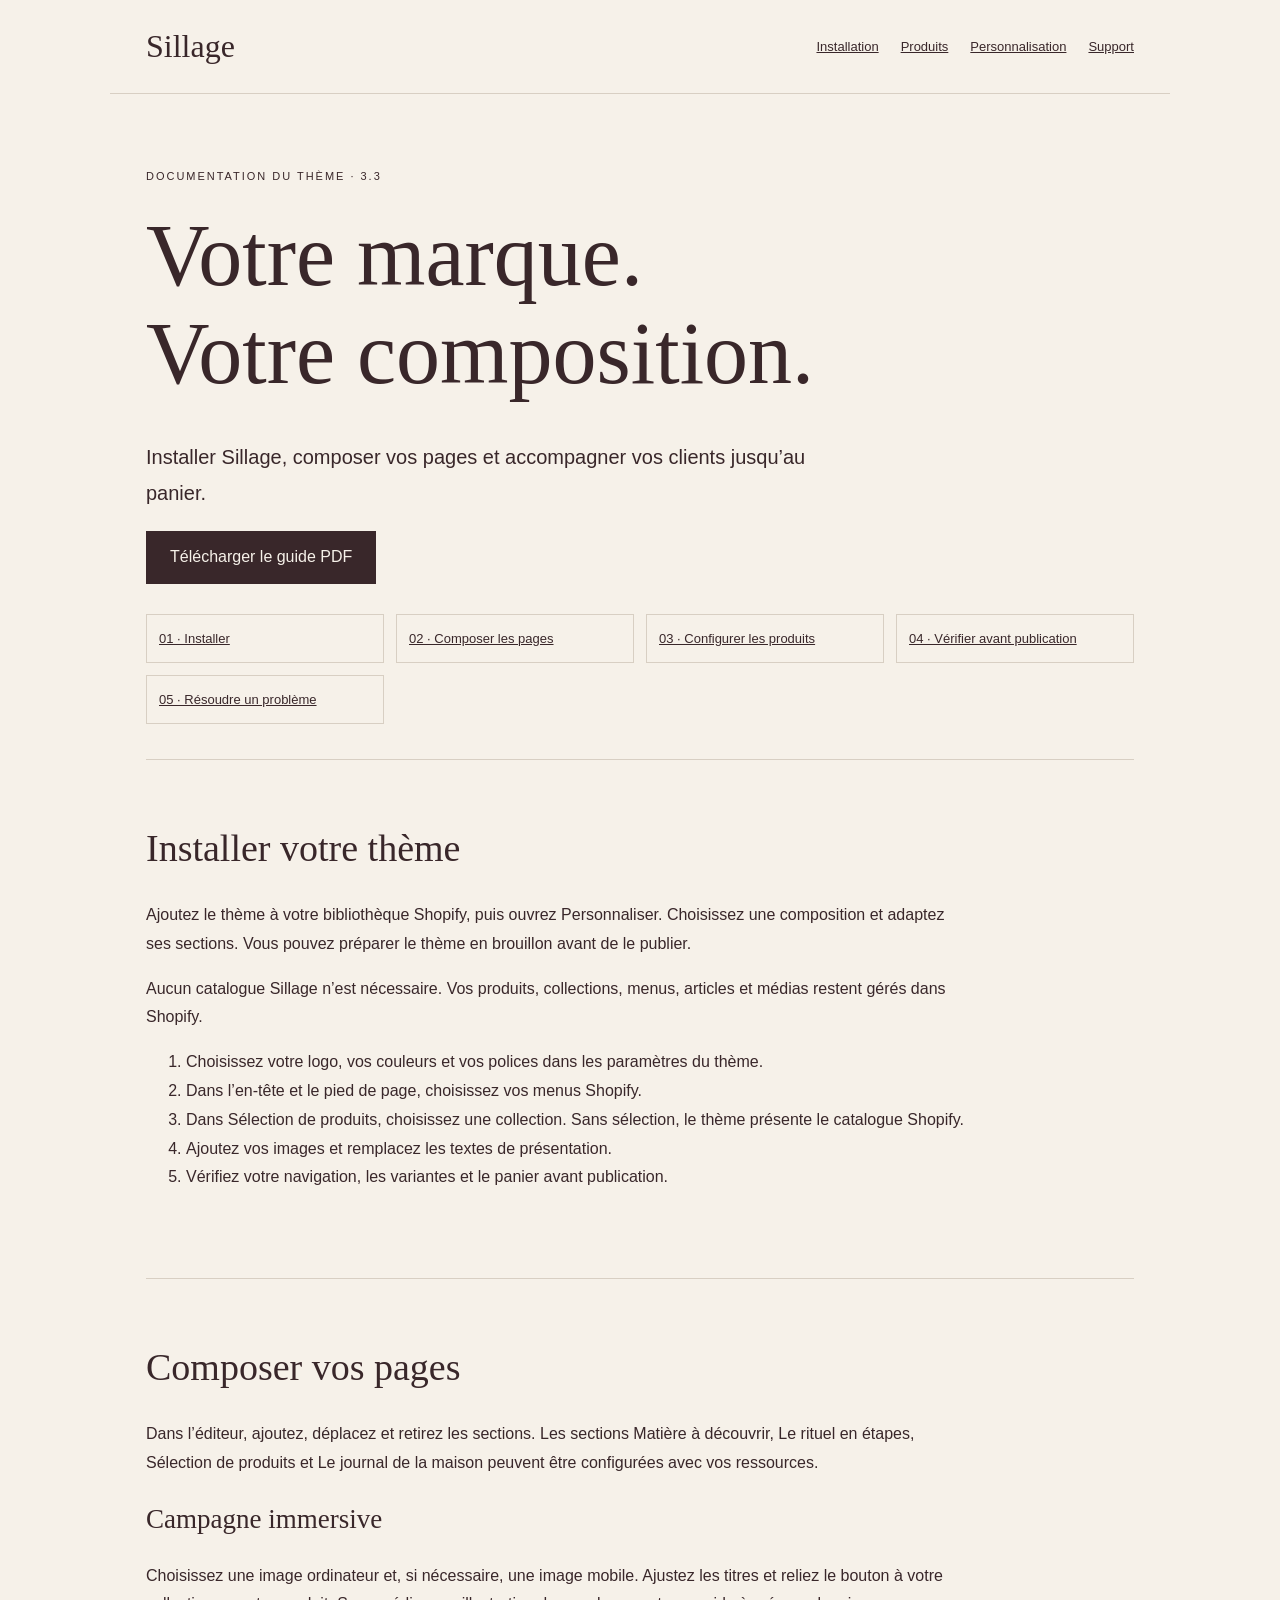
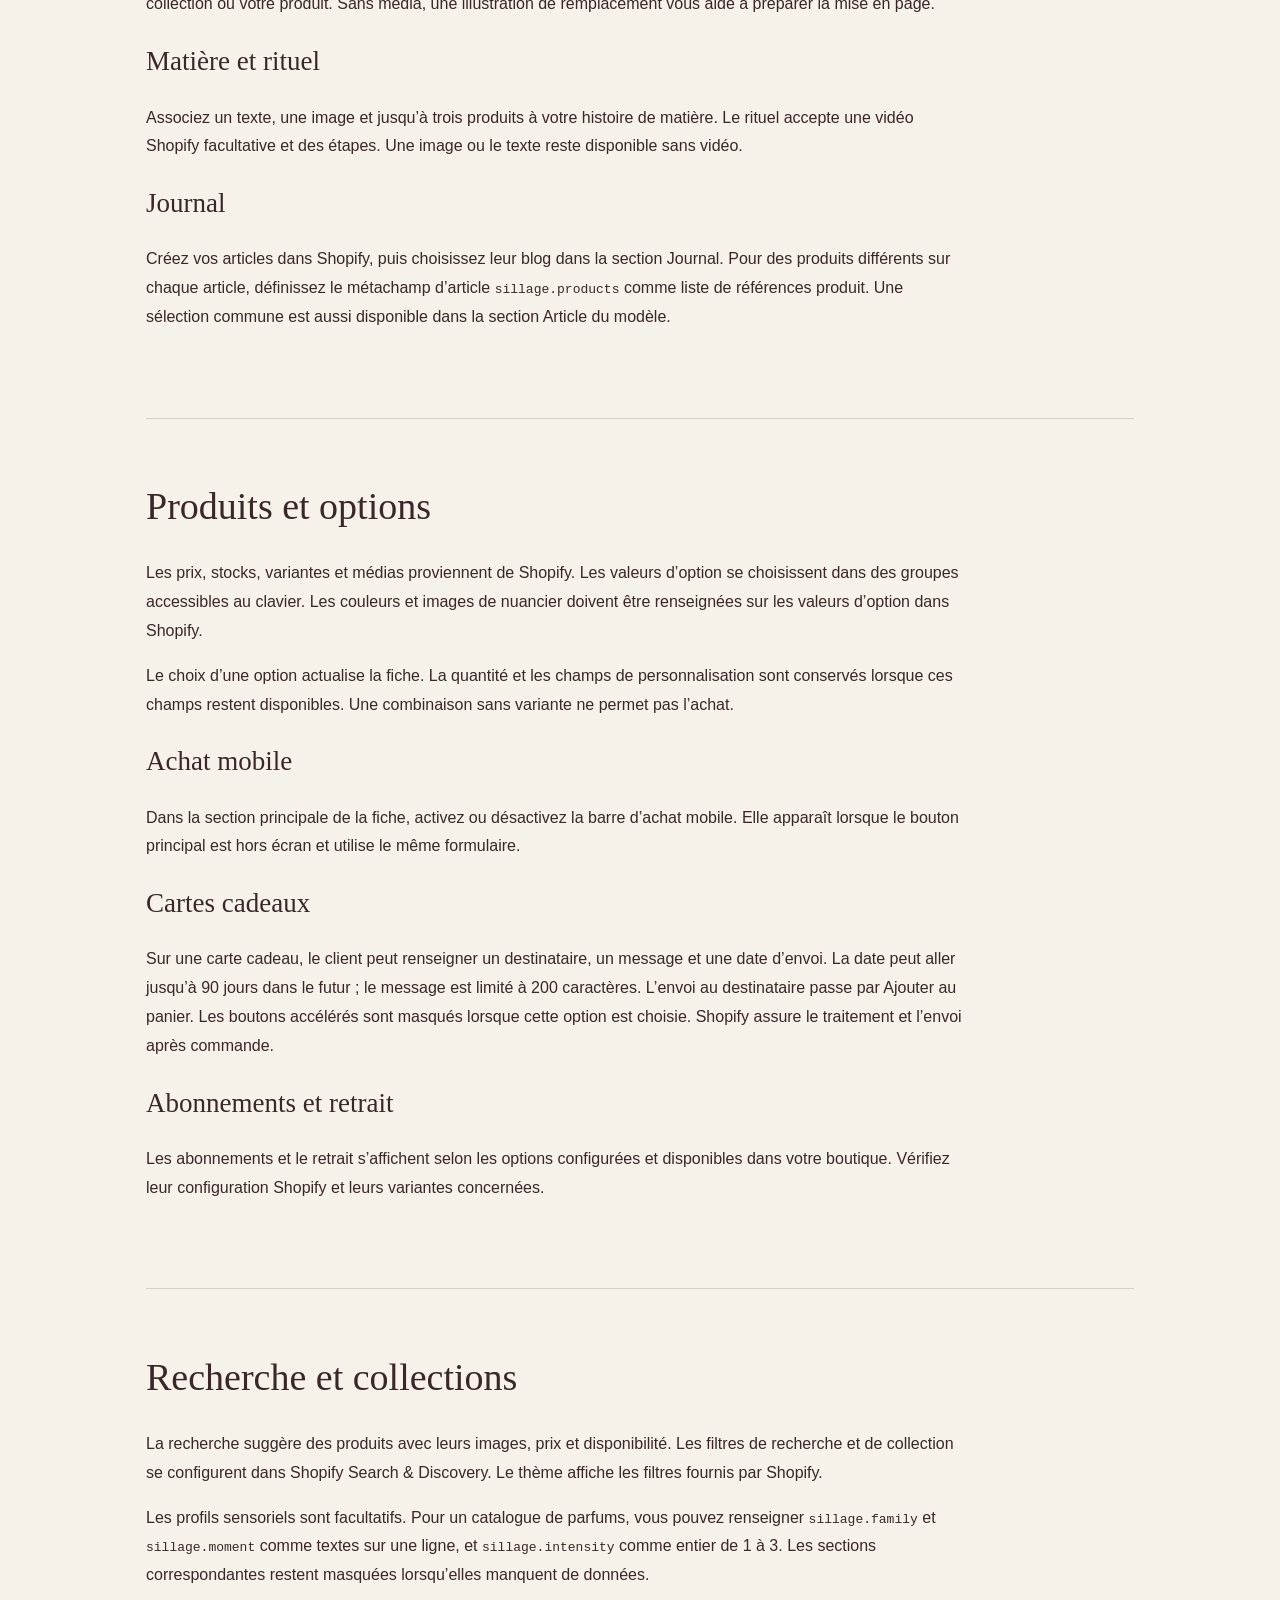
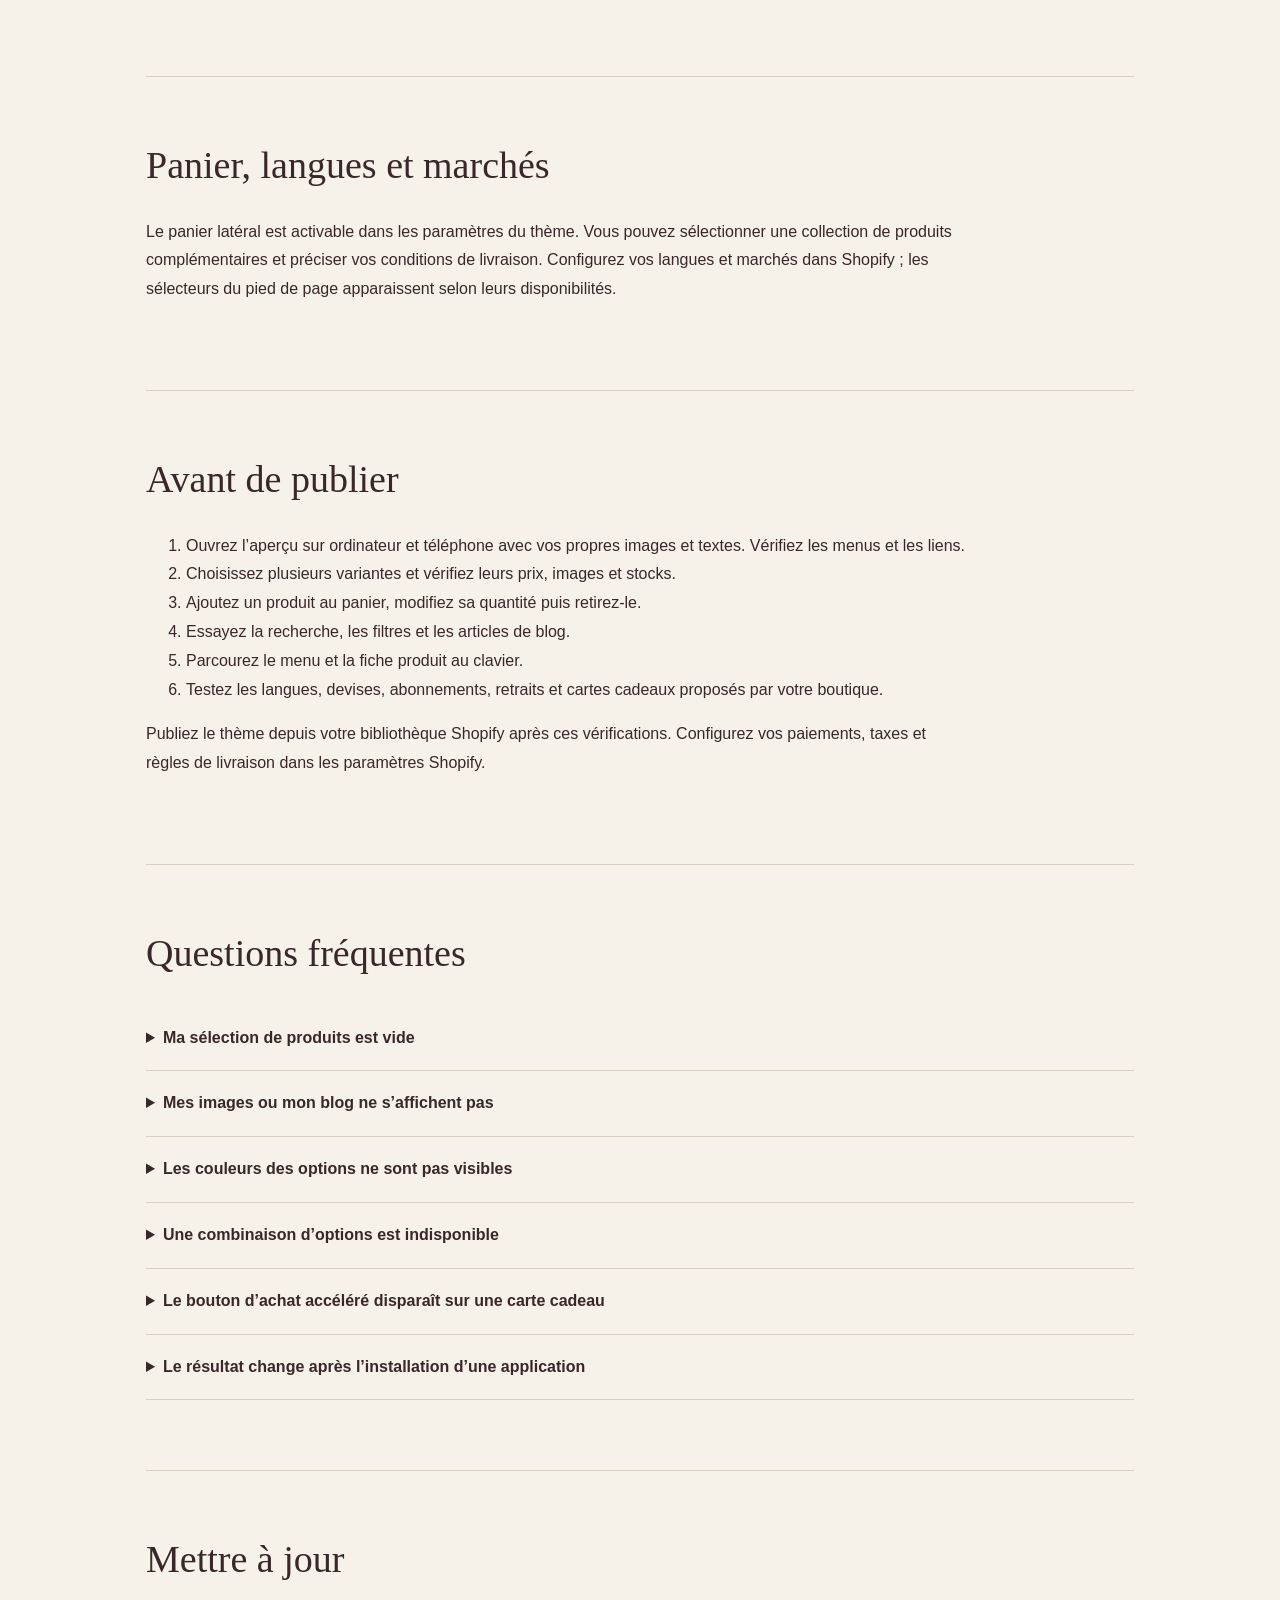
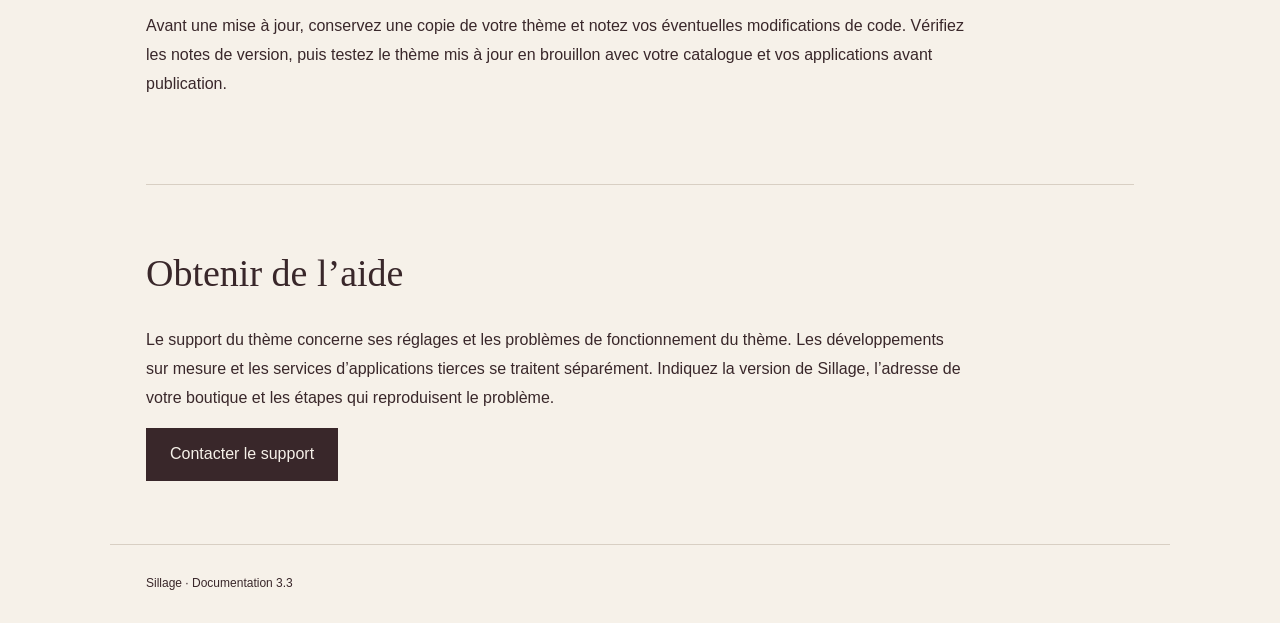
==== index.html @ bab16ef7 "Publish Sillage installation guide and support contact" ====
<!doctype html>
<html lang="fr"><head><meta charset="utf-8"><meta name="viewport" content="width=device-width,initial-scale=1"><title>Sillage — Installation et utilisation</title><link rel="stylesheet" href="style.css"></head>
<body><header><a href="index.html" class="brand">Sillage</a><nav aria-label="Documentation"><a href="#installation">Installation</a><a href="#produits">Produits</a><a href="#personnalisation">Personnalisation</a><a href="support.html">Support</a></nav></header>
<a class="skip-link" href="#contenu">Aller au contenu</a><main id="contenu"><p class="eyebrow">Documentation du thème · 3.3</p><h1>Votre marque.<br>Votre composition.</h1><p class="intro">Installer Sillage, composer vos pages et accompagner vos clients jusqu’au panier.</p>
<p><a class="button" href="installation.pdf" download>Télécharger le guide PDF</a></p>
<nav class="contents" aria-label="Sommaire du guide"><a href="#installation">01 · Installer</a><a href="#personnalisation">02 · Composer les pages</a><a href="#produits">03 · Configurer les produits</a><a href="#verification">04 · Vérifier avant publication</a><a href="#depannage">05 · Résoudre un problème</a></nav>
<section id="installation"><h2>Installer votre thème</h2><p>Ajoutez le thème à votre bibliothèque Shopify, puis ouvrez Personnaliser. Choisissez une composition et adaptez ses sections. Vous pouvez préparer le thème en brouillon avant de le publier.</p><p>Aucun catalogue Sillage n’est nécessaire. Vos produits, collections, menus, articles et médias restent gérés dans Shopify.</p><ol><li>Choisissez votre logo, vos couleurs et vos polices dans les paramètres du thème.</li><li>Dans l’en-tête et le pied de page, choisissez vos menus Shopify.</li><li>Dans Sélection de produits, choisissez une collection. Sans sélection, le thème présente le catalogue Shopify.</li><li>Ajoutez vos images et remplacez les textes de présentation.</li><li>Vérifiez votre navigation, les variantes et le panier avant publication.</li></ol></section>
<section id="personnalisation"><h2>Composer vos pages</h2><p>Dans l’éditeur, ajoutez, déplacez et retirez les sections. Les sections Matière à découvrir, Le rituel en étapes, Sélection de produits et Le journal de la maison peuvent être configurées avec vos ressources.</p><h3>Campagne immersive</h3><p>Choisissez une image ordinateur et, si nécessaire, une image mobile. Ajustez les titres et reliez le bouton à votre collection ou votre produit. Sans média, une illustration de remplacement vous aide à préparer la mise en page.</p><h3>Matière et rituel</h3><p>Associez un texte, une image et jusqu’à trois produits à votre histoire de matière. Le rituel accepte une vidéo Shopify facultative et des étapes. Une image ou le texte reste disponible sans vidéo.</p><h3>Journal</h3><p>Créez vos articles dans Shopify, puis choisissez leur blog dans la section Journal. Pour des produits différents sur chaque article, définissez le métachamp d’article <code>sillage.products</code> comme liste de références produit. Une sélection commune est aussi disponible dans la section Article du modèle.</p></section>
<section id="produits"><h2>Produits et options</h2><p>Les prix, stocks, variantes et médias proviennent de Shopify. Les valeurs d’option se choisissent dans des groupes accessibles au clavier. Les couleurs et images de nuancier doivent être renseignées sur les valeurs d’option dans Shopify.</p><p>Le choix d’une option actualise la fiche. La quantité et les champs de personnalisation sont conservés lorsque ces champs restent disponibles. Une combinaison sans variante ne permet pas l’achat.</p><h3>Achat mobile</h3><p>Dans la section principale de la fiche, activez ou désactivez la barre d’achat mobile. Elle apparaît lorsque le bouton principal est hors écran et utilise le même formulaire.</p><h3>Cartes cadeaux</h3><p>Sur une carte cadeau, le client peut renseigner un destinataire, un message et une date d’envoi. La date peut aller jusqu’à 90 jours dans le futur ; le message est limité à 200 caractères. L’envoi au destinataire passe par Ajouter au panier. Les boutons accélérés sont masqués lorsque cette option est choisie. Shopify assure le traitement et l’envoi après commande.</p><h3>Abonnements et retrait</h3><p>Les abonnements et le retrait s’affichent selon les options configurées et disponibles dans votre boutique. Vérifiez leur configuration Shopify et leurs variantes concernées.</p></section>
<section><h2>Recherche et collections</h2><p>La recherche suggère des produits avec leurs images, prix et disponibilité. Les filtres de recherche et de collection se configurent dans Shopify Search &amp; Discovery. Le thème affiche les filtres fournis par Shopify.</p><p>Les profils sensoriels sont facultatifs. Pour un catalogue de parfums, vous pouvez renseigner <code>sillage.family</code> et <code>sillage.moment</code> comme textes sur une ligne, et <code>sillage.intensity</code> comme entier de 1 à 3. Les sections correspondantes restent masquées lorsqu’elles manquent de données.</p></section>
<section><h2>Panier, langues et marchés</h2><p>Le panier latéral est activable dans les paramètres du thème. Vous pouvez sélectionner une collection de produits complémentaires et préciser vos conditions de livraison. Configurez vos langues et marchés dans Shopify ; les sélecteurs du pied de page apparaissent selon leurs disponibilités.</p></section>
<section id="verification"><h2>Avant de publier</h2><ol><li>Ouvrez l’aperçu sur ordinateur et téléphone avec vos propres images et textes. Vérifiez les menus et les liens.</li><li>Choisissez plusieurs variantes et vérifiez leurs prix, images et stocks.</li><li>Ajoutez un produit au panier, modifiez sa quantité puis retirez-le.</li><li>Essayez la recherche, les filtres et les articles de blog.</li><li>Parcourez le menu et la fiche produit au clavier.</li><li>Testez les langues, devises, abonnements, retraits et cartes cadeaux proposés par votre boutique.</li></ol><p>Publiez le thème depuis votre bibliothèque Shopify après ces vérifications. Configurez vos paiements, taxes et règles de livraison dans les paramètres Shopify.</p></section>
<section id="depannage"><h2>Questions fréquentes</h2><details><summary>Ma sélection de produits est vide</summary><p>Choisissez une collection contenant des produits actifs, disponibles sur le canal Boutique en ligne. Vérifiez leurs stocks et la collection sélectionnée dans l’éditeur.</p></details><details><summary>Mes images ou mon blog ne s’affichent pas</summary><p>Sélectionnez vos médias dans chaque section. Pour le journal, choisissez un blog contenant des articles visibles. Les photographies et articles de démonstration ne sont pas importés automatiquement avec le thème.</p></details><details><summary>Les couleurs des options ne sont pas visibles</summary><p>Les noms de couleurs seuls ne créent pas nécessairement un nuancier. Renseignez les données de couleur ou d’image associées aux valeurs d’option dans Shopify, puis vérifiez la fiche en aperçu.</p></details><details><summary>Une combinaison d’options est indisponible</summary><p>Vérifiez qu’une variante correspond aux valeurs choisies et qu’elle peut être vendue. Le thème désactive l’achat des combinaisons inexistantes ou indisponibles.</p></details><details><summary>Le bouton d’achat accéléré disparaît sur une carte cadeau</summary><p>Lorsque le client active un destinataire, il doit utiliser Ajouter au panier pour transmettre et valider les informations du destinataire.</p></details><details><summary>Le résultat change après l’installation d’une application</summary><p>Dupliquez votre thème, puis vérifiez les blocs et intégrations de l’application dans ce brouillon. Transmettez au support la page concernée, la version du thème et les étapes de reproduction.</p></details></section>
<section><h2>Mettre à jour</h2><p>Avant une mise à jour, conservez une copie de votre thème et notez vos éventuelles modifications de code. Vérifiez les notes de version, puis testez le thème mis à jour en brouillon avec votre catalogue et vos applications avant publication.</p></section>
<section><h2>Obtenir de l’aide</h2><p>Le support du thème concerne ses réglages et les problèmes de fonctionnement du thème. Les développements sur mesure et les services d’applications tierces se traitent séparément. Indiquez la version de Sillage, l’adresse de votre boutique et les étapes qui reproduisent le problème.</p><a class="button" href="support.html">Contacter le support</a></section></main>
<footer>Sillage · Documentation 3.3</footer></body></html>
---- style.css ----
:root{--paper:#f6f1e9;--ink:#39272a;--line:#d8cfc3;--accent:#76503a}*{box-sizing:border-box}html{scroll-behavior:smooth;scroll-padding-top:20px}body{margin:0;font:16px/1.8 Arial,sans-serif;color:var(--ink);background:var(--paper)}header,main,footer{max-width:1060px;margin:auto;padding:28px 36px}header{display:flex;justify-content:space-between;align-items:center;gap:24px;border-bottom:1px solid var(--line)}.brand{font:32px Georgia,serif;text-decoration:none}nav{display:flex;gap:22px;flex-wrap:wrap;font-size:13px}a{color:inherit}a:focus-visible,button:focus-visible{outline:2px solid var(--accent);outline-offset:5px}h1,h2,h3{font-family:Georgia,serif;font-weight:400;line-height:1.12}h1{font-size:clamp(48px,8vw,88px);margin:20px 0 35px}h2{font-size:38px}h3{font-size:27px}.eyebrow{text-transform:uppercase;letter-spacing:.18em;font-size:11px;margin-top:45px}.intro{font-size:20px;max-width:700px}section{padding:35px 0;border-top:1px solid var(--line);margin-top:35px}p,li{max-width:820px}code{overflow-wrap:anywhere;font-size:13px}.button,button{display:inline-flex;justify-content:center;align-items:center;min-height:44px;padding:12px 24px;background:var(--ink);color:var(--paper);border:0;font:inherit;text-decoration:none;cursor:pointer}button:disabled{opacity:.5;cursor:not-allowed}form{max-width:680px;display:grid;gap:10px}label{font-size:14px;margin-top:10px}input,textarea,select{width:100%;padding:12px;border:1px solid var(--line);background:transparent;color:inherit;font:inherit;min-height:44px}textarea{min-height:170px}small{font-size:13px}.notice{padding:20px;border-left:3px solid var(--accent);background:#eae2d7}footer{font-size:12px;border-top:1px solid var(--line)}@media(max-width:650px){header,main,footer{padding:24px}header{align-items:flex-start;flex-direction:column}nav{gap:15px}h2{font-size:31px}}@media print{header nav,.button{display:none}section{break-inside:avoid}body{font-size:11px}h1{font-size:50px}h2{font-size:29px}@page{size:A4;margin:16mm}}

.contents{display:grid;grid-template-columns:repeat(auto-fit,minmax(210px,1fr));gap:12px;margin:30px 0}.contents a{padding:12px;border:1px solid var(--line)}details{border-bottom:1px solid var(--line);padding:18px 0}summary{cursor:pointer;font-weight:600}summary:focus-visible{outline:2px solid var(--accent);outline-offset:4px}.skip-link{position:absolute;left:16px;top:-100px;padding:12px;background:var(--ink);color:var(--paper)}.skip-link:focus{top:16px}@media print{details{break-inside:avoid}details>p{display:block!important}.contents,.skip-link{display:none}}
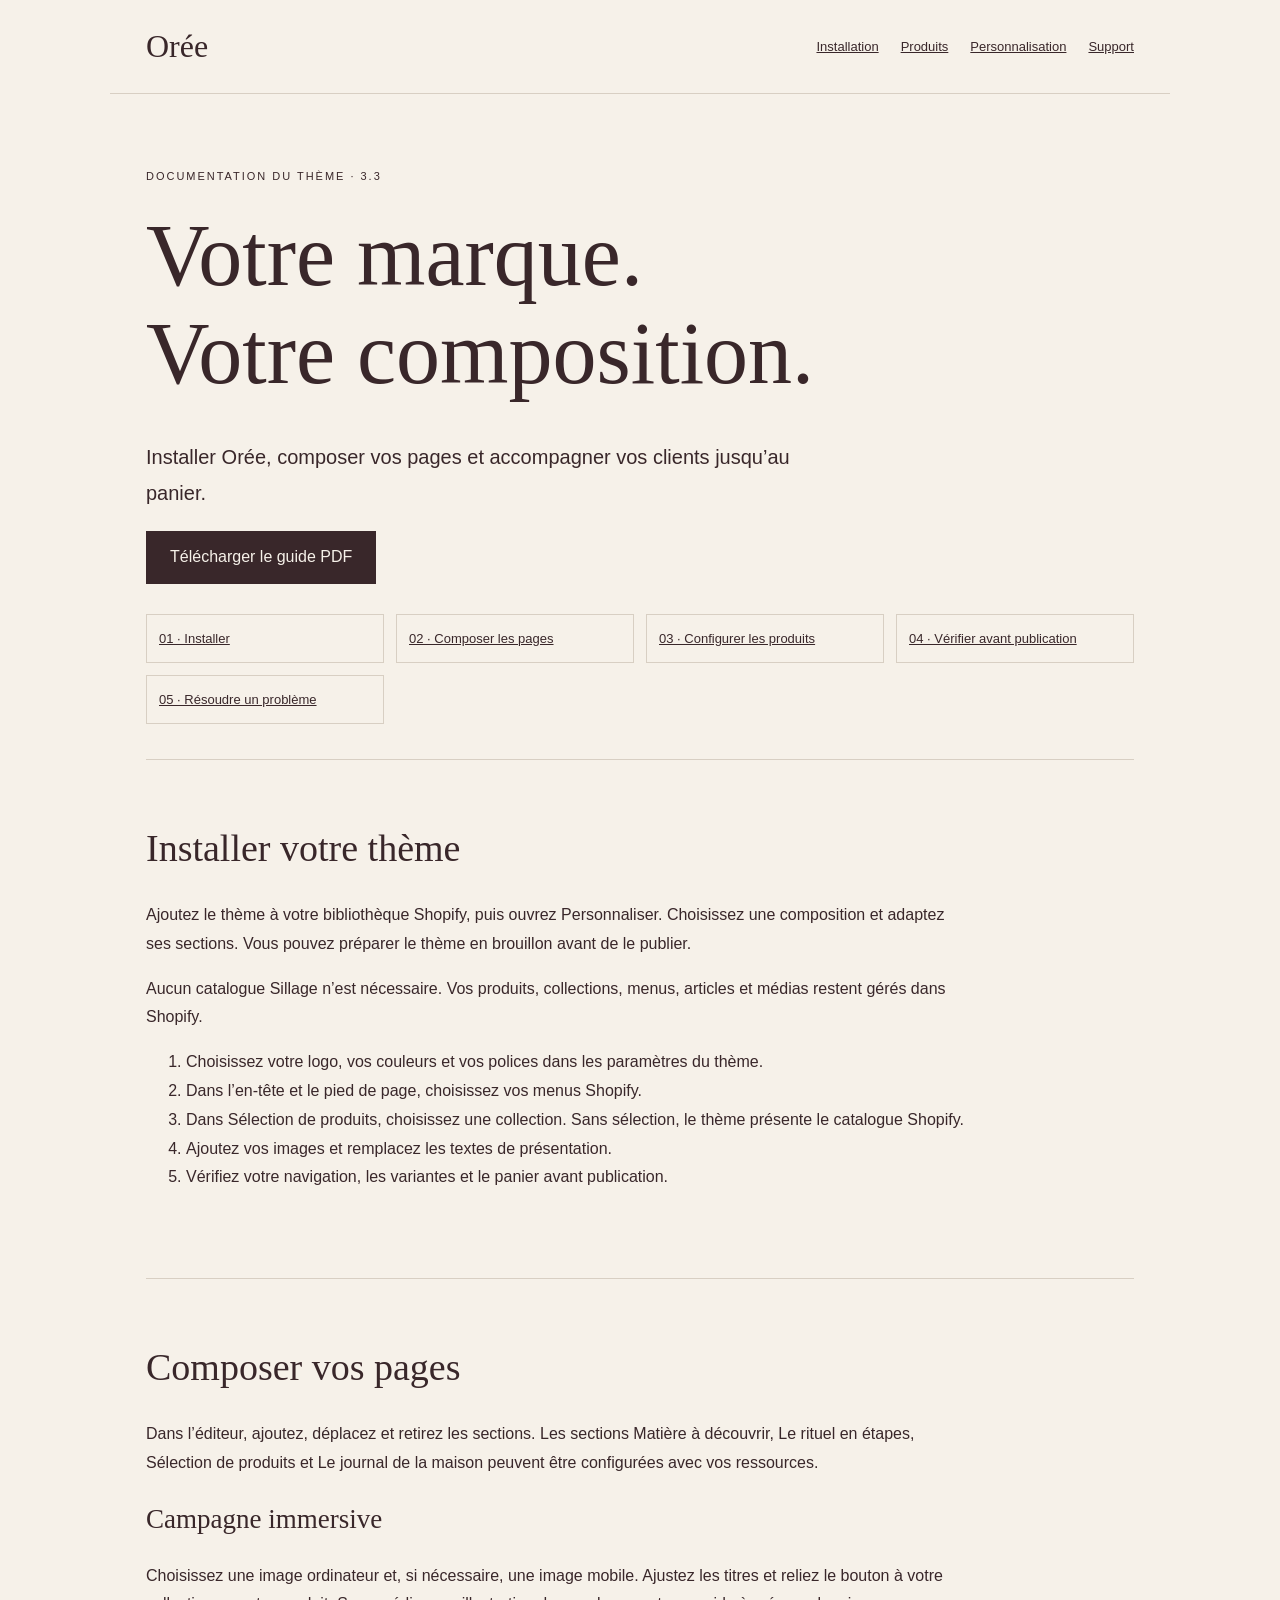
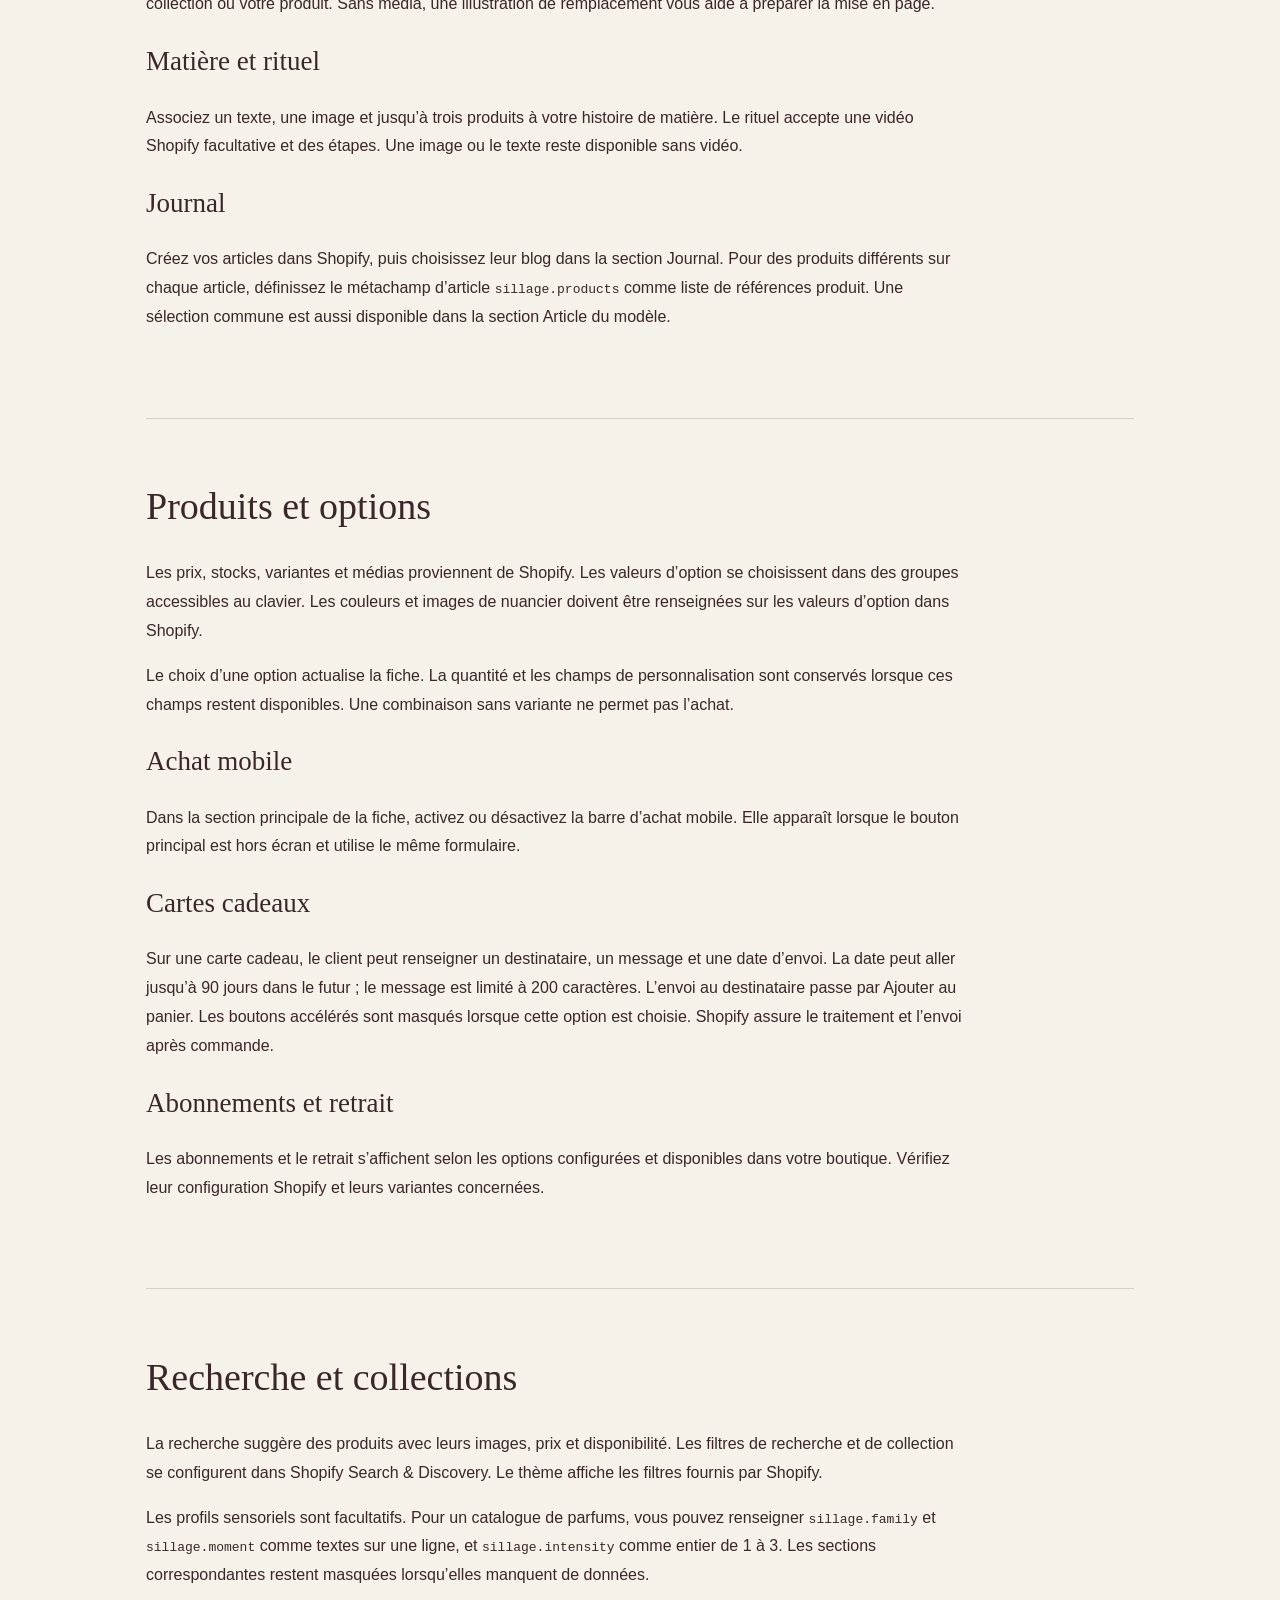
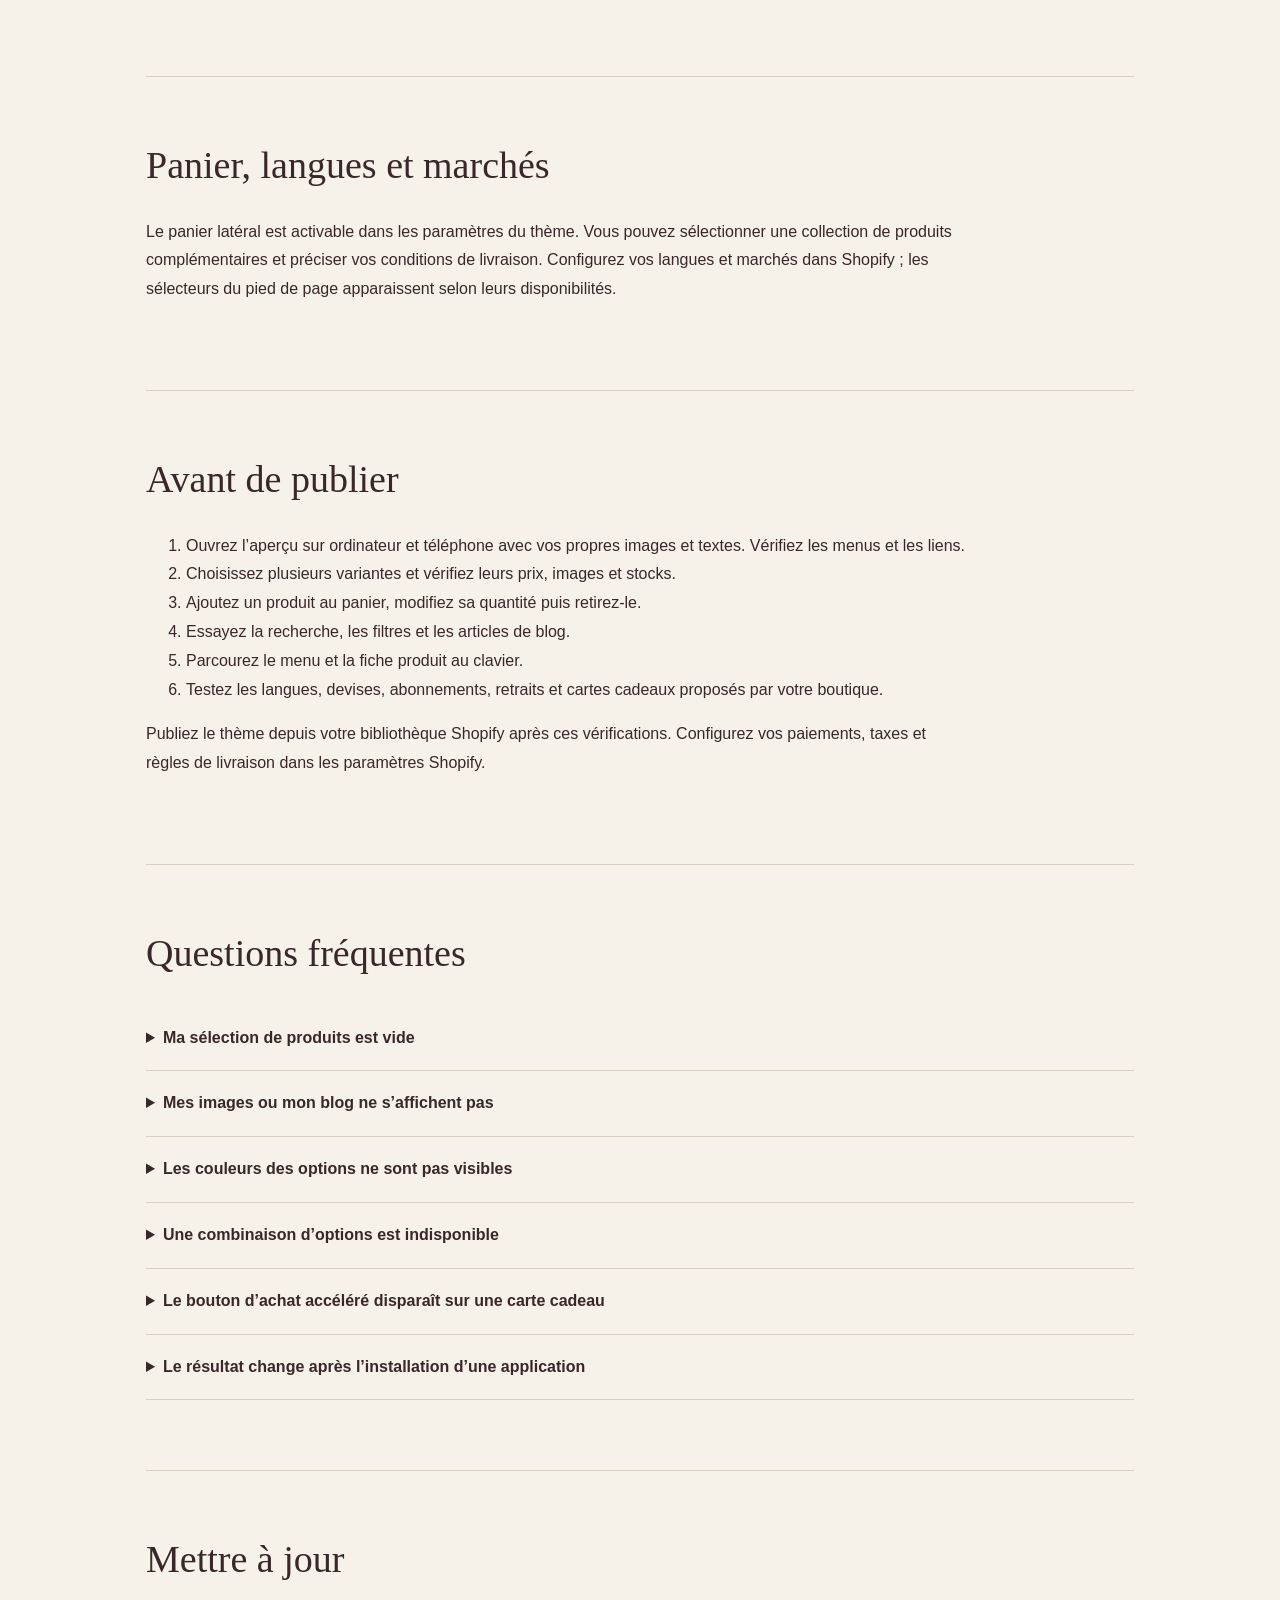
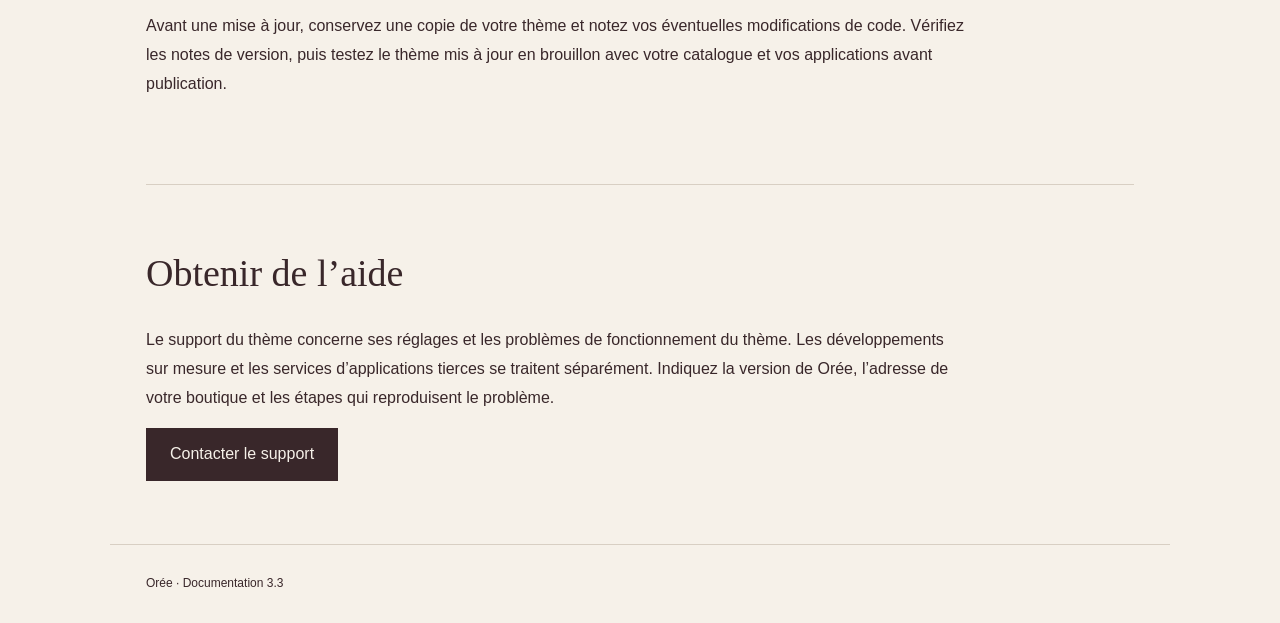
==== commit 7dd52014: "Rename theme documentation to Oree" ====
--- a/index.html
+++ b/index.html
@@ -1,7 +1,7 @@
 <!doctype html>
-<html lang="fr"><head><meta charset="utf-8"><meta name="viewport" content="width=device-width,initial-scale=1"><title>Sillage — Installation et utilisation</title><link rel="stylesheet" href="style.css"></head>
-<body><header><a href="index.html" class="brand">Sillage</a><nav aria-label="Documentation"><a href="#installation">Installation</a><a href="#produits">Produits</a><a href="#personnalisation">Personnalisation</a><a href="support.html">Support</a></nav></header>
-<a class="skip-link" href="#contenu">Aller au contenu</a><main id="contenu"><p class="eyebrow">Documentation du thème · 3.3</p><h1>Votre marque.<br>Votre composition.</h1><p class="intro">Installer Sillage, composer vos pages et accompagner vos clients jusqu’au panier.</p>
+<html lang="fr"><head><meta charset="utf-8"><meta name="viewport" content="width=device-width,initial-scale=1"><title>Orée — Installation et utilisation</title><link rel="stylesheet" href="style.css"></head>
+<body><header><a href="index.html" class="brand">Orée</a><nav aria-label="Documentation"><a href="#installation">Installation</a><a href="#produits">Produits</a><a href="#personnalisation">Personnalisation</a><a href="support.html">Support</a></nav></header>
+<a class="skip-link" href="#contenu">Aller au contenu</a><main id="contenu"><p class="eyebrow">Documentation du thème · 3.3</p><h1>Votre marque.<br>Votre composition.</h1><p class="intro">Installer Orée, composer vos pages et accompagner vos clients jusqu’au panier.</p>
 <p><a class="button" href="installation.pdf" download>Télécharger le guide PDF</a></p>
 <nav class="contents" aria-label="Sommaire du guide"><a href="#installation">01 · Installer</a><a href="#personnalisation">02 · Composer les pages</a><a href="#produits">03 · Configurer les produits</a><a href="#verification">04 · Vérifier avant publication</a><a href="#depannage">05 · Résoudre un problème</a></nav>
 <section id="installation"><h2>Installer votre thème</h2><p>Ajoutez le thème à votre bibliothèque Shopify, puis ouvrez Personnaliser. Choisissez une composition et adaptez ses sections. Vous pouvez préparer le thème en brouillon avant de le publier.</p><p>Aucun catalogue Sillage n’est nécessaire. Vos produits, collections, menus, articles et médias restent gérés dans Shopify.</p><ol><li>Choisissez votre logo, vos couleurs et vos polices dans les paramètres du thème.</li><li>Dans l’en-tête et le pied de page, choisissez vos menus Shopify.</li><li>Dans Sélection de produits, choisissez une collection. Sans sélection, le thème présente le catalogue Shopify.</li><li>Ajoutez vos images et remplacez les textes de présentation.</li><li>Vérifiez votre navigation, les variantes et le panier avant publication.</li></ol></section>
@@ -12,5 +12,5 @@
 <section id="verification"><h2>Avant de publier</h2><ol><li>Ouvrez l’aperçu sur ordinateur et téléphone avec vos propres images et textes. Vérifiez les menus et les liens.</li><li>Choisissez plusieurs variantes et vérifiez leurs prix, images et stocks.</li><li>Ajoutez un produit au panier, modifiez sa quantité puis retirez-le.</li><li>Essayez la recherche, les filtres et les articles de blog.</li><li>Parcourez le menu et la fiche produit au clavier.</li><li>Testez les langues, devises, abonnements, retraits et cartes cadeaux proposés par votre boutique.</li></ol><p>Publiez le thème depuis votre bibliothèque Shopify après ces vérifications. Configurez vos paiements, taxes et règles de livraison dans les paramètres Shopify.</p></section>
 <section id="depannage"><h2>Questions fréquentes</h2><details><summary>Ma sélection de produits est vide</summary><p>Choisissez une collection contenant des produits actifs, disponibles sur le canal Boutique en ligne. Vérifiez leurs stocks et la collection sélectionnée dans l’éditeur.</p></details><details><summary>Mes images ou mon blog ne s’affichent pas</summary><p>Sélectionnez vos médias dans chaque section. Pour le journal, choisissez un blog contenant des articles visibles. Les photographies et articles de démonstration ne sont pas importés automatiquement avec le thème.</p></details><details><summary>Les couleurs des options ne sont pas visibles</summary><p>Les noms de couleurs seuls ne créent pas nécessairement un nuancier. Renseignez les données de couleur ou d’image associées aux valeurs d’option dans Shopify, puis vérifiez la fiche en aperçu.</p></details><details><summary>Une combinaison d’options est indisponible</summary><p>Vérifiez qu’une variante correspond aux valeurs choisies et qu’elle peut être vendue. Le thème désactive l’achat des combinaisons inexistantes ou indisponibles.</p></details><details><summary>Le bouton d’achat accéléré disparaît sur une carte cadeau</summary><p>Lorsque le client active un destinataire, il doit utiliser Ajouter au panier pour transmettre et valider les informations du destinataire.</p></details><details><summary>Le résultat change après l’installation d’une application</summary><p>Dupliquez votre thème, puis vérifiez les blocs et intégrations de l’application dans ce brouillon. Transmettez au support la page concernée, la version du thème et les étapes de reproduction.</p></details></section>
 <section><h2>Mettre à jour</h2><p>Avant une mise à jour, conservez une copie de votre thème et notez vos éventuelles modifications de code. Vérifiez les notes de version, puis testez le thème mis à jour en brouillon avec votre catalogue et vos applications avant publication.</p></section>
-<section><h2>Obtenir de l’aide</h2><p>Le support du thème concerne ses réglages et les problèmes de fonctionnement du thème. Les développements sur mesure et les services d’applications tierces se traitent séparément. Indiquez la version de Sillage, l’adresse de votre boutique et les étapes qui reproduisent le problème.</p><a class="button" href="support.html">Contacter le support</a></section></main>
-<footer>Sillage · Documentation 3.3</footer></body></html>
+<section><h2>Obtenir de l’aide</h2><p>Le support du thème concerne ses réglages et les problèmes de fonctionnement du thème. Les développements sur mesure et les services d’applications tierces se traitent séparément. Indiquez la version de Orée, l’adresse de votre boutique et les étapes qui reproduisent le problème.</p><a class="button" href="support.html">Contacter le support</a></section></main>
+<footer>Orée · Documentation 3.3</footer></body></html>
